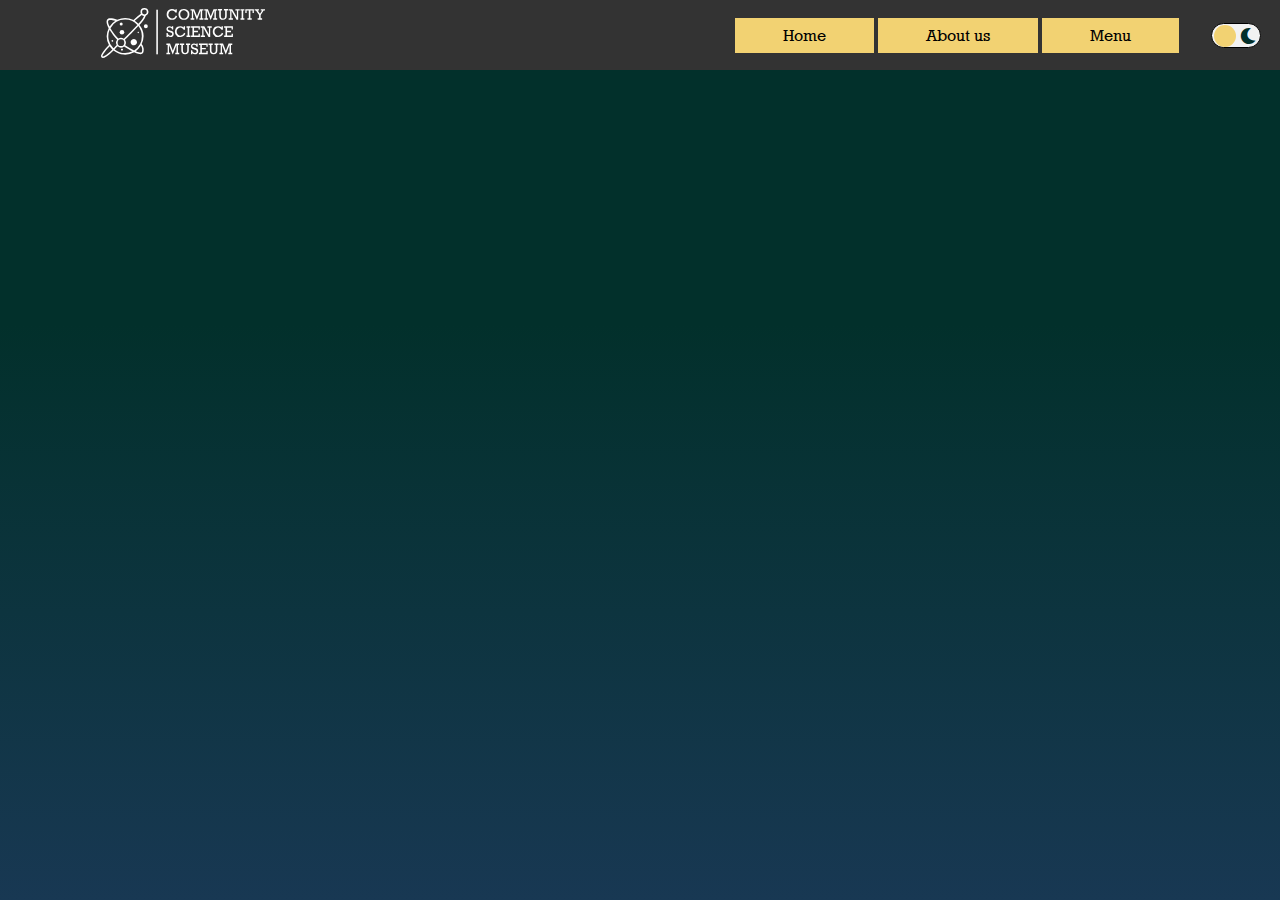
==== index.html @ 7c7d1299 "Header for mobile done, header for desktop in the making" ====
<!DOCTYPE html>
<html lang="en">
  <head>
    <meta charset="UTF-8" />
    <meta http-equiv="X-UA-Compatible" content="IE=edge" />
    <meta name="viewport" content="width=device-width, initial-scale=1.0" />
    <link
      rel="stylesheet"
      href="https://cdnjs.cloudflare.com/ajax/libs/font-awesome/5.15.4/css/all.min.css"
      integrity="sha512-1ycn6IcaQQ40/MKBW2W4Rhis/DbILU74C1vSrLJxCq57o941Ym01SwNsOMqvEBFlcgUa6xLiPY/NS5R+E6ztJQ=="
      crossorigin="anonymous"
      referrerpolicy="no-referrer"
    />
    <link rel="stylesheet" href="./css/styles.css" />
    <link rel="stylesheet" href="./css/header.css" />
    <title>Community science museum</title>
  </head>
  <body>
    <label for="light-switch" class="light-switch-icon moon"
      ><i class="fas fa-moon"></i
    ></label>
    <label for="light-switch" class="light-switch-icon sun"
      ><i class="fas fa-sun"></i
    ></label>
    <input type="checkbox" id="light-switch" />
    <div class="theme">
      <header class="header">
        <div class="header-content">
          <div class="header-section mobile-only">
            <label for="hamburger-menu" class="hamburger-menu-icon mobile-only">
              <i class="fas fa-bars"></i>
            </label>
            <div class="hamburger-menu-dropdown">
              <input id="hamburger-menu" type="checkbox" />
              <ul class="app-navigation-drawer mobile-only">
                <li><a href="#">Home</a></li>
                <li><a href="explore.html">Explore</a></li>
                <li><a href="exhibition-spaces.html">Exhibition spaces</a></li>
                <li><a href="special-events.html">Special events</a></li>
                <li><a href="contact.html">Contact</a></li>
                <li><a href="about-us.html">About us</a></li>
              </ul>
            </div>
          </div>
          <div class="header-section">
            <span class="logo">
              <a href="#"
                ><img
                  src="./assets/img/logo-svg-white.svg"
                  alt="museum logo"
                  class="logo-white" /><img
                  src="./assets/img/logo-svg-black.svg"
                  alt="museum logo"
                  class="logo-black"
              /></a>
            </span>
          </div>
          <div class="header-section mobile-only"></div>
          <div class="navigation-desktop desktop-only">
            <a href="/" class="navigation-item">Home</a>
            <a href="about-us.html" class="navigation-item">About us</a>
            <label class="menu-desktop navigation-item" for="menu-desktop"
              >Menu</label
            >
            <input type="checkbox" name="menu" id="menu-desktop" />
            <ul class="dropdown-menu-desktop">
              <li><a href="explore.html">Explore</a></li>
              <li><a href="exhibition-spaces.html">Exhibition spaces</a></li>
              <li><a href="special-events.html">Special events</a></li>
              <li><a href="contact.html">Contact</a></li>
            </ul>
          </div>
        </div>
      </header>
      <main></main>
    </div>
  </body>
</html>
---- css/styles.css ----
@font-face {
  font-family: "rockwell";
  src: url("../assets/font/rockwell-normal.ttf");
  font-weight: normal;
  font-style: normal;
}

@font-face {
  font-family: "rockwell";
  src: url("../assets/font/rockwell-bold.ttf");
  font-weight: bold;
  font-style: normal;
}

body {
  margin: 0;
  font-family: "rockwell";
}

* {
  box-sizing: border-box;
}

h1,
h2,
h3,
h4,
h5 {
  font-weight: bold;
}

.theme {
  min-height: 100vh;
  background: rgb(2, 48, 43);
  background: linear-gradient(
    180deg,
    rgba(2, 48, 43, 1) 36%,
    rgba(24, 56, 83, 1) 100%
  );
}

#light-switch:checked + .theme {
  background: rgb(242, 210, 114);
  background: linear-gradient(
    180deg,
    rgba(242, 210, 114, 0.6982143199076505) 0%,
    rgba(255, 255, 255, 1) 100%
  );
}

.desktop-only {
  display: none;
}

@media screen and (min-width: 767px) {
  .mobile-only {
    display: none;
  }

  .desktop-only {
    display: block;
  }
}
---- css/header.css ----
.header {
  width: 100%;
  background-color: #333;
  padding: 0.5rem 0;
}

.header-content {
  width: 100%;
  margin: 0 auto;
  padding: 0 1rem;
  display: flex;
  flex-direction: row;
  justify-content: space-between;
  align-items: center;
}

.header-section {
  position: relative;
}

.hamburger-menu {
  position: absolute;
}

.hamburger-menu-dropdown {
  z-index: 20;
}

#hamburger-menu {
  opacity: 0;
  position: absolute;
}

.hamburger-menu-icon i {
  color: #f2d272;
  font-size: 34px;
  cursor: pointer;
}

.app-navigation-drawer {
  display: none;
  background: #333;
  padding: 1em;
  list-style: none;
  position: absolute;
  width: 200px;
  left: -1rem;
}

.app-navigation-drawer li {
  padding: 1em;
}

.app-navigation-drawer a {
  text-decoration: none;
  list-style-type: none;
  color: #fff;
}

.app-navigation-drawer a:hover {
  text-decoration: underline;
}

#hamburger-menu:checked ~ .app-navigation-drawer {
  display: flex;
  flex-direction: column;
}

.logo a img {
  height: 50px;
  margin-right: 2rem;
}

.logo-black {
  display: none;
}

#light-switch {
  appearance: none;
  -webkit-appearance: none;
  -moz-appearance: none;
  -o-appearance: none;
  width: 50px;
  height: 25px;
  background: #f2f2f2;
  border-radius: 22px;
  cursor: pointer;
  outline: none;
  transition: 0.3s linear;
  border: 1px solid #000;
  position: absolute;
  right: 1rem;
  top: 1.25rem;
}

.light-switch-icon {
  position: absolute;
  top: 1.7rem;
  z-index: 20;
}

.light-switch-icon.moon {
  right: 1.5rem;
  color: rgb(2, 48, 43);
}

.light-switch-icon.sun {
  right: 3rem;
  color: #f2d272;
}

#light-switch::before {
  content: "";
  position: absolute;
  width: 22px;
  height: 22px;
  background-color: #f2d272;
  border-radius: 35px;
  top: 1px;
  left: 2px;
  cursor: pointer;
  transition: 0.3s linear;
  z-index: 30;
}

#light-switch:checked + .theme .header {
  background-color: #f2f2f2;
  border-bottom: 1px solid #000;
}

#light-switch:checked + .theme .header .logo-black {
  display: block;
}

#light-switch:checked + .theme .header .logo-white {
  display: none;
}

#light-switch:checked + .theme .header i {
  color: black;
}

#light-switch:checked + .theme .header .app-navigation-drawer {
  background-color: #f2f2f2;
  top: 35px;
  border-right: 1px solid #000;
  border-bottom: 1px solid #000;
}

#light-switch:checked + .theme .header .app-navigation-drawer a {
  color: black;
}

#light-switch:checked::before {
  left: 25px;
}

#light-switch:checked {
  background-color: #333;
  transition: 0.3s linear;
}

@media screen and (min-width: 767px) {
  .header-content {
    max-width: 1110px;
    padding-right: 5rem;
  }

  .navigation-desktop {
    position: relative;
  }

  .navigation-item {
    text-decoration: none;
    color: #000;
    padding: 0.5rem 3rem;
    background-color: #f2d272;
  }

  .navigation-item:hover {
    text-decoration: underline;
  }

  .menu-desktop {
    cursor: pointer;
  }

  #menu-desktop {
    opacity: 0;
    position: absolute;
  }

  .dropdown-menu-desktop {
    z-index: 10;
    position: absolute;
    background: #333;
    padding: 1rem;
    display: none;
    list-style-type: none;
    flex-direction: column;
    right: 0;
  }

  .dropdown-menu-desktop li {
    padding: 0.75rem;
  }

  .dropdown-menu-desktop li a {
    text-decoration: none;
    color: #fff;
  }

  .dropdown-menu-desktop li a:hover {
    text-decoration: underline;
  }

  #menu-desktop:checked ~ .dropdown-menu-desktop {
    display: flex;
    flex-direction: column;
  }
}

@media screen and (min-width: 1240px) {
  .header-content {
    padding-right: 1rem;
  }
}
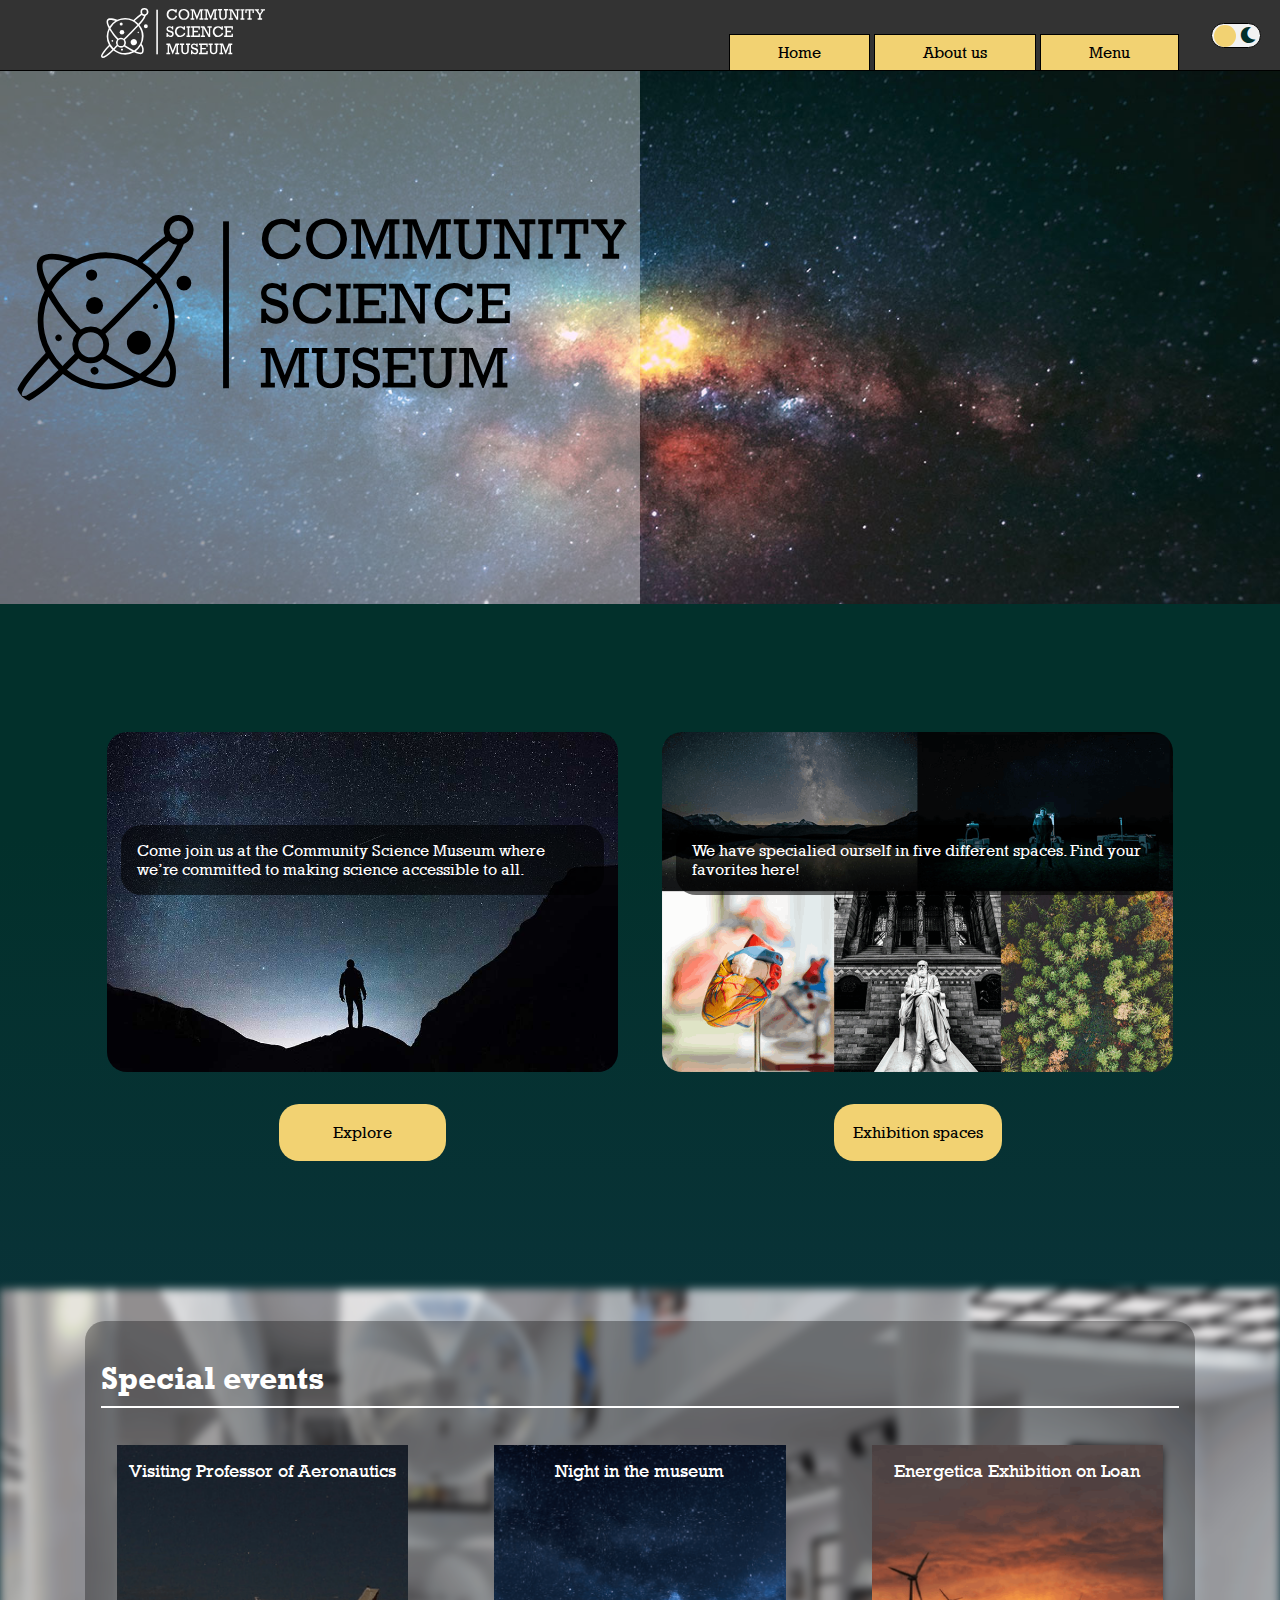
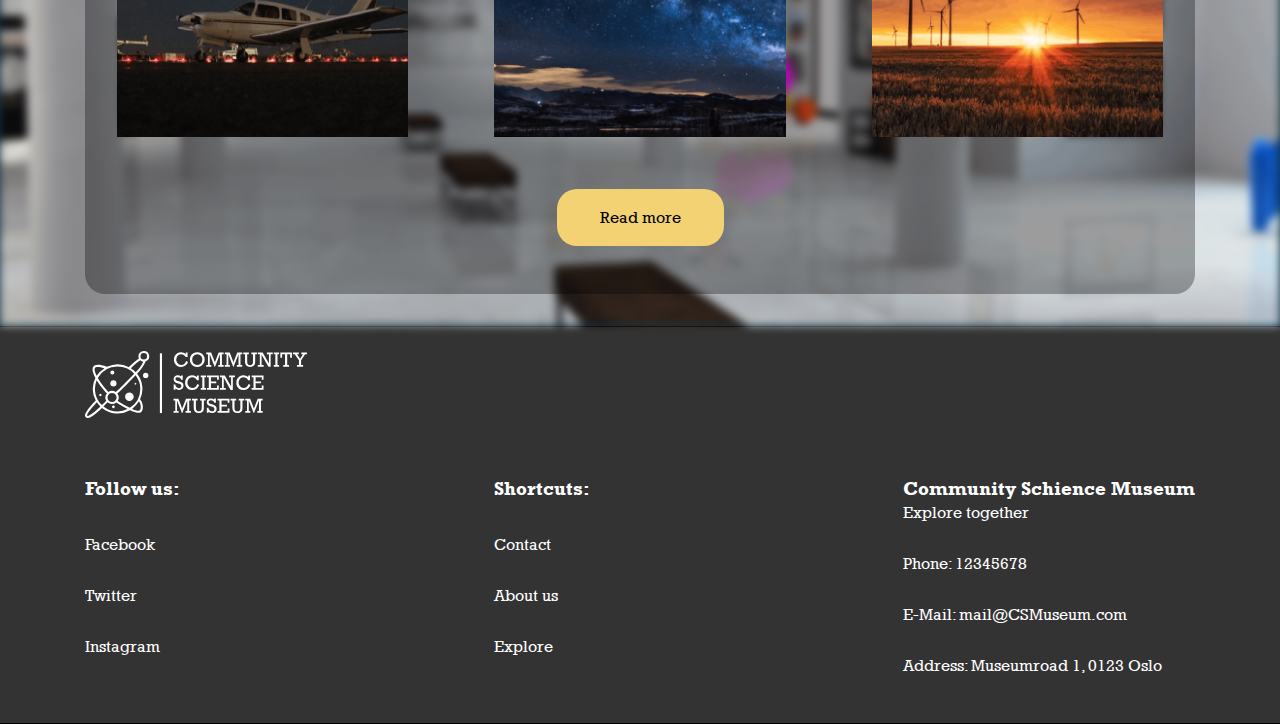
==== commit 29a6e626: "Finished homepage" ====
--- a/index.html
+++ b/index.html
@@ -13,6 +13,7 @@
     />
     <link rel="stylesheet" href="./css/styles.css" />
     <link rel="stylesheet" href="./css/header.css" />
+    <link rel="stylesheet" href="./css/footer.css" />
     <title>Community science museum</title>
   </head>
   <body>
@@ -33,7 +34,7 @@
             <div class="hamburger-menu-dropdown">
               <input id="hamburger-menu" type="checkbox" />
               <ul class="app-navigation-drawer mobile-only">
-                <li><a href="#">Home</a></li>
+                <li><a href="index.html">Home</a></li>
                 <li><a href="explore.html">Explore</a></li>
                 <li><a href="exhibition-spaces.html">Exhibition spaces</a></li>
                 <li><a href="special-events.html">Special events</a></li>
@@ -44,7 +45,7 @@
           </div>
           <div class="header-section">
             <span class="logo">
-              <a href="#"
+              <a href="/"
                 ><img
                   src="./assets/img/logo-svg-white.svg"
                   alt="museum logo"
@@ -72,7 +73,128 @@
           </div>
         </div>
       </header>
-      <main></main>
+      <main>
+        <div class="hero-banner">
+          <img
+            class="logo-hero-banner"
+            src="./assets/img/logo-svg-black.svg"
+            alt="museum logo"
+          />
+          <div class="overlay"></div>
+        </div>
+        <div class="flex-container">
+          <section class="explore-exhibition">
+            <img
+              src="./assets/img/explore-small.jpg"
+              alt="explore"
+              class="home-page-pic"
+            />
+            <p class="explore-exhibition-info">
+              Come join us at the Community Science Museum where we’re committed
+              to making science accessible to all.
+            </p>
+            <a href="explore.html" class="home-page-button">Explore</a>
+          </section>
+          <section class="explore-exhibition">
+            <img
+              src="./assets/img/exhibition-spaces.png"
+              alt="exhibition-spaces"
+              class="home-page-pic"
+            />
+            <p class="explore-exhibition-info">
+              We have specialied ourself in five different spaces. Find your
+              favorites here!
+            </p>
+            <a
+              href="exhibition-spaces.html"
+              class="home-page-button exhibition-button"
+              >Exhibition spaces</a
+            >
+          </section>
+        </div>
+        <div class="special-events">
+          <div class="special-events-background"></div>
+          <div class="special-events-content">
+            <h1 class="events-heading">Special events</h1>
+            <div class="event-pics">
+              <div class="event-content">
+                <img
+                  src="./assets/img/aero-events.png"
+                  alt="aeronautics"
+                  class="event-pic"
+                />
+                <span class="event-info"
+                  >Visiting Professor of Aeronautics</span
+                >
+              </div>
+              <div class="event-content">
+                <img
+                  src="./assets/img/night-events.png"
+                  alt="night-at-the-museum"
+                  class="event-pic"
+                />
+                <span class="event-info">Night in the museum</span>
+              </div>
+              <div class="event-content">
+                <img
+                  src="./assets/img/energy-events.png"
+                  alt="energy"
+                  class="event-pic energy-pic"
+                />
+                <span class="event-info">Energetica Exhibition on Loan</span>
+              </div>
+            </div>
+            <div class="read-more">
+              <a
+                href="./special-events.html"
+                class="home-page-button read-more-button"
+                >Read more</a
+              >
+            </div>
+          </div>
+        </div>
+      </main>
+      <footer class="footer">
+        <div class="footer-content">
+          <div class="footer-section">
+            <img
+              src="./assets/img/logo-svg-white.svg"
+              alt="science-museum"
+              class="logo-white footer-logo"
+            />
+            <img
+              src="./assets/img/logo-svg-black.svg"
+              alt="science-museum"
+              class="logo-black footer-logo"
+            />
+          </div>
+          <div class="footer-flex-container">
+            <div class="footer-section">
+              <h3 class="footer-heading">Follow us:</h3>
+              <div class="footer-info">
+                <a href="#" class="footer-links">Facebook</a>
+                <a href="#" class="footer-links">Twitter</a>
+                <a href="#" class="footer-links">Instagram</a>
+              </div>
+            </div>
+            <div class="footer-section">
+              <h3 class="footer-heading">Shortcuts:</h3>
+              <div class="footer-info">
+                <a href="contact.html" class="footer-links">Contact</a>
+                <a href="about-us.html" class="footer-links">About us</a>
+                <a href="explore.html" class="footer-links">Explore</a>
+              </div>
+            </div>
+            <div class="footer-section">
+              <h3 class="footer-heading">Community Schience Museum</h3>
+              <p class="footer-slogan">Explore together</p>
+              <p>Phone: 12345678</p>
+              <p>E-Mail: mail@CSMuseum.com</p>
+              <p>Address: Museumroad 1, 0123 Oslo</p>
+            </div>
+          </div>
+        </div>
+      </footer>
     </div>
   </body>
 </html>
--- a/css/styles.css
+++ b/css/styles.css
@@ -39,6 +39,17 @@
   );
 }
 
+.heading {
+  padding-bottom: 0.5rem;
+  border-bottom: 2px solid #fff;
+  width: 100%;
+  text-align: center;
+}
+
+.text {
+  color: #fff;
+}
+
 #light-switch:checked + .theme {
   background: rgb(242, 210, 114);
   background: linear-gradient(
@@ -48,11 +59,178 @@
   );
 }
 
+#light-switch:checked + .theme .text {
+  color: #000;
+}
+
+#light-switch:checked + .theme .heading {
+  border-bottom: 2px solid #000;
+}
+
+#light-switch:checked + .theme .link {
+  color: #163a59;
+}
+
+.hero-banner {
+  height: 342px;
+  width: 100%;
+  background-image: url("../assets/img/hero-banner.jpg");
+  background-position: center;
+  background-repeat: no-repeat;
+  background-size: cover;
+  position: relative;
+  display: flex;
+  justify-content: center;
+  z-index: 10;
+}
+
+.logo-hero-banner {
+  z-index: 20;
+  width: 90%;
+  position: absolute;
+  top: 1rem;
+  padding: 1rem;
+  background-color: #ffffff60;
+  border-radius: 20px;
+}
+
 .desktop-only {
   display: none;
 }
 
+.explore-exhibition {
+  display: flex;
+  flex-direction: column;
+  align-items: center;
+  position: relative;
+}
+
+.home-page-pic {
+  margin-top: 2rem;
+  width: 92%;
+  border-radius: 20px;
+}
+
+.explore-exhibition-info {
+  color: #fff;
+  padding: 1rem;
+  width: 87%;
+  background-color: #00000095;
+  border-radius: 20px;
+  position: absolute;
+  top: 22%;
+}
+
+.home-page-button {
+  margin: 2rem 0;
+  padding: 1rem 3.2rem;
+  background-color: #f2d272;
+  text-decoration: none;
+  color: #000;
+  border-radius: 20px;
+  border: 3px solid #00000000;
+}
+
+.home-page-button:hover {
+  text-decoration: underline;
+  border: 3px solid #000;
+}
+
+.exhibition-button {
+  padding: 1rem;
+}
+
+.special-events-background {
+  background-image: url("../assets/img/special-events-banner.png");
+  background-position: center;
+  background-repeat: no-repeat;
+  background-size: cover;
+  filter: blur(4px);
+  position: absolute;
+  top: 0;
+  left: 0;
+  right: 0;
+  bottom: 0;
+  z-index: 0;
+}
+
+.special-events-content {
+  z-index: 2;
+  width: 93%;
+  height: 100%;
+  margin: 0 auto;
+  background-color: #00000050;
+  border-radius: 20px;
+  padding: 1rem;
+}
+
+.special-events {
+  display: flex;
+  position: relative;
+  width: 100%;
+  padding: 2rem 0;
+}
+
+.event-pics {
+  display: flex;
+  flex-direction: row;
+  justify-content: space-around;
+  flex-wrap: wrap;
+  align-items: center;
+}
+
+.event-content {
+  width: 45%;
+  height: 45%;
+  position: relative;
+}
+
+.event-content:last-of-type {
+  margin-top: 1rem;
+}
+
+.event-pic {
+  width: 100%;
+  height: 100%;
+}
+
+.event-content span {
+  position: absolute;
+  top: 2rem;
+  left: 0;
+  right: 0;
+  display: flex;
+  justify-content: center;
+  align-items: flex-start;
+  color: #fff;
+}
+
+.read-more {
+  display: flex;
+  justify-content: center;
+}
+
+.read-more-button {
+  padding: 1rem 2.5rem;
+}
+
+.events-heading {
+  color: #fff;
+  padding-bottom: 0.5rem;
+  border-bottom: 2px solid #fff;
+  width: 100%;
+  text-align: center;
+}
+
+.event-info {
+  text-align: center;
+}
+
 @media screen and (min-width: 767px) {
+  .heading {
+    text-align: left;
+  }
+
   .mobile-only {
     display: none;
   }
@@ -60,4 +238,67 @@
   .desktop-only {
     display: block;
   }
-}
+
+  .hero-banner {
+    height: 533px;
+    justify-content: flex-start;
+  }
+
+  .overlay {
+    width: 50%;
+    background-color: #ffffff60;
+  }
+
+  .logo-hero-banner {
+    top: 9rem;
+    left: 1rem;
+    width: 48%;
+    padding: 0;
+    background-color: transparent;
+  }
+
+  .flex-container {
+    max-width: 1110px;
+    margin: 0 auto;
+    display: flex;
+    flex-direction: row;
+    justify-content: space-between;
+  }
+
+  .explore-exhibition {
+    margin: 6rem 0;
+  }
+
+  .special-events-content {
+    max-width: 1110px;
+  }
+
+  .event-content {
+    width: 30%;
+  }
+
+  .event-content:last-of-type {
+    margin: 0;
+  }
+
+  .event-pics {
+    justify-content: space-between;
+  }
+
+  .event-pic {
+    width: 100%;
+    padding: 1rem;
+  }
+
+  .energy-pic {
+    margin: 0;
+  }
+
+  .events-heading {
+    text-align: left;
+  }
+
+  .event-info {
+    font-size: 18px;
+  }
+}
--- a/css/header.css
+++ b/css/header.css
@@ -2,6 +2,7 @@
   width: 100%;
   background-color: #333;
   padding: 0.5rem 0;
+  border-bottom: 1px solid #000;
 }
 
 .header-content {
@@ -45,6 +46,7 @@
   position: absolute;
   width: 200px;
   left: -1rem;
+  z-index: 20;
 }
 
 .app-navigation-drawer li {
@@ -95,7 +97,7 @@
 
 .light-switch-icon {
   position: absolute;
-  top: 1.7rem;
+  top: 1.6rem;
   z-index: 20;
 }
 
@@ -125,7 +127,7 @@
 
 #light-switch:checked + .theme .header {
   background-color: #f2f2f2;
-  border-bottom: 1px solid #000;
+  /* border-bottom: 1px solid #000; */
 }
 
 #light-switch:checked + .theme .header .logo-black {
@@ -168,6 +170,7 @@
 
   .navigation-desktop {
     position: relative;
+    align-self: flex-end;
   }
 
   .navigation-item {
@@ -175,6 +178,7 @@
     color: #000;
     padding: 0.5rem 3rem;
     background-color: #f2d272;
+    border: 1px solid #000;
   }
 
   .navigation-item:hover {
@@ -191,7 +195,7 @@
   }
 
   .dropdown-menu-desktop {
-    z-index: 10;
+    z-index: 20;
     position: absolute;
     background: #333;
     padding: 1rem;
@@ -199,6 +203,7 @@
     list-style-type: none;
     flex-direction: column;
     right: 0;
+    top: 0.7rem;
   }
 
   .dropdown-menu-desktop li {
@@ -218,6 +223,17 @@
     display: flex;
     flex-direction: column;
   }
+
+  #light-switch:checked + .theme .header .dropdown-menu-desktop {
+    background-color: #f2f2f2;
+    border-bottom: 1px solid #000;
+    border-left: 1px solid #000;
+    border-right: 1px solid #000;
+  }
+
+  #light-switch:checked + .theme .header .dropdown-menu-desktop li a {
+    color: #000;
+  }
 }
 
 @media screen and (min-width: 1240px) {
--- a/css/footer.css
+++ b/css/footer.css
@@ -0,0 +1,96 @@
+#light-switch:checked + .theme .footer .logo-black {
+  display: block;
+}
+
+#light-switch:checked + .theme .footer .logo-white {
+  display: none;
+}
+
+.footer {
+  background-color: #333;
+  text-align: center;
+  border-top: 1px solid #000;
+  border-bottom: 1px solid #000;
+}
+
+.footer-content {
+  width: 90%;
+  margin: 0 auto;
+}
+
+.footer-section {
+  display: flex;
+  flex-direction: column;
+  color: #fff;
+  margin: 2rem 0;
+}
+
+.footer-logo {
+  width: 50%;
+  margin: 0 auto;
+}
+
+.footer-info {
+  display: flex;
+  flex-direction: row;
+  justify-content: space-between;
+}
+
+.footer-links {
+  text-decoration: none;
+  color: #fff;
+}
+
+.footer-links:hover {
+  text-decoration: underline;
+}
+
+.footer-slogan {
+  margin-top: -1rem;
+}
+
+#light-switch:checked + .theme .footer {
+  background-color: #f2f2f2;
+}
+
+#light-switch:checked + .theme .footer-section {
+  color: #000;
+}
+
+#light-switch:checked + .theme .footer-links {
+  color: #000;
+}
+
+@media screen and (min-width: 767px) {
+  .footer {
+    text-align: left;
+  }
+
+  .footer-content {
+    max-width: 1110px;
+  }
+
+  .footer-section {
+    margin-top: 0.5rem;
+  }
+
+  .footer-flex-container {
+    display: flex;
+    flex-direction: row;
+    justify-content: space-between;
+  }
+
+  .footer-logo {
+    width: 20%;
+    margin: 1rem 0 0 0;
+  }
+
+  .footer-info {
+    display: flex;
+    flex-direction: column;
+  }
+
+  .footer-links {
+    margin: 1rem 0;
+  }
+}
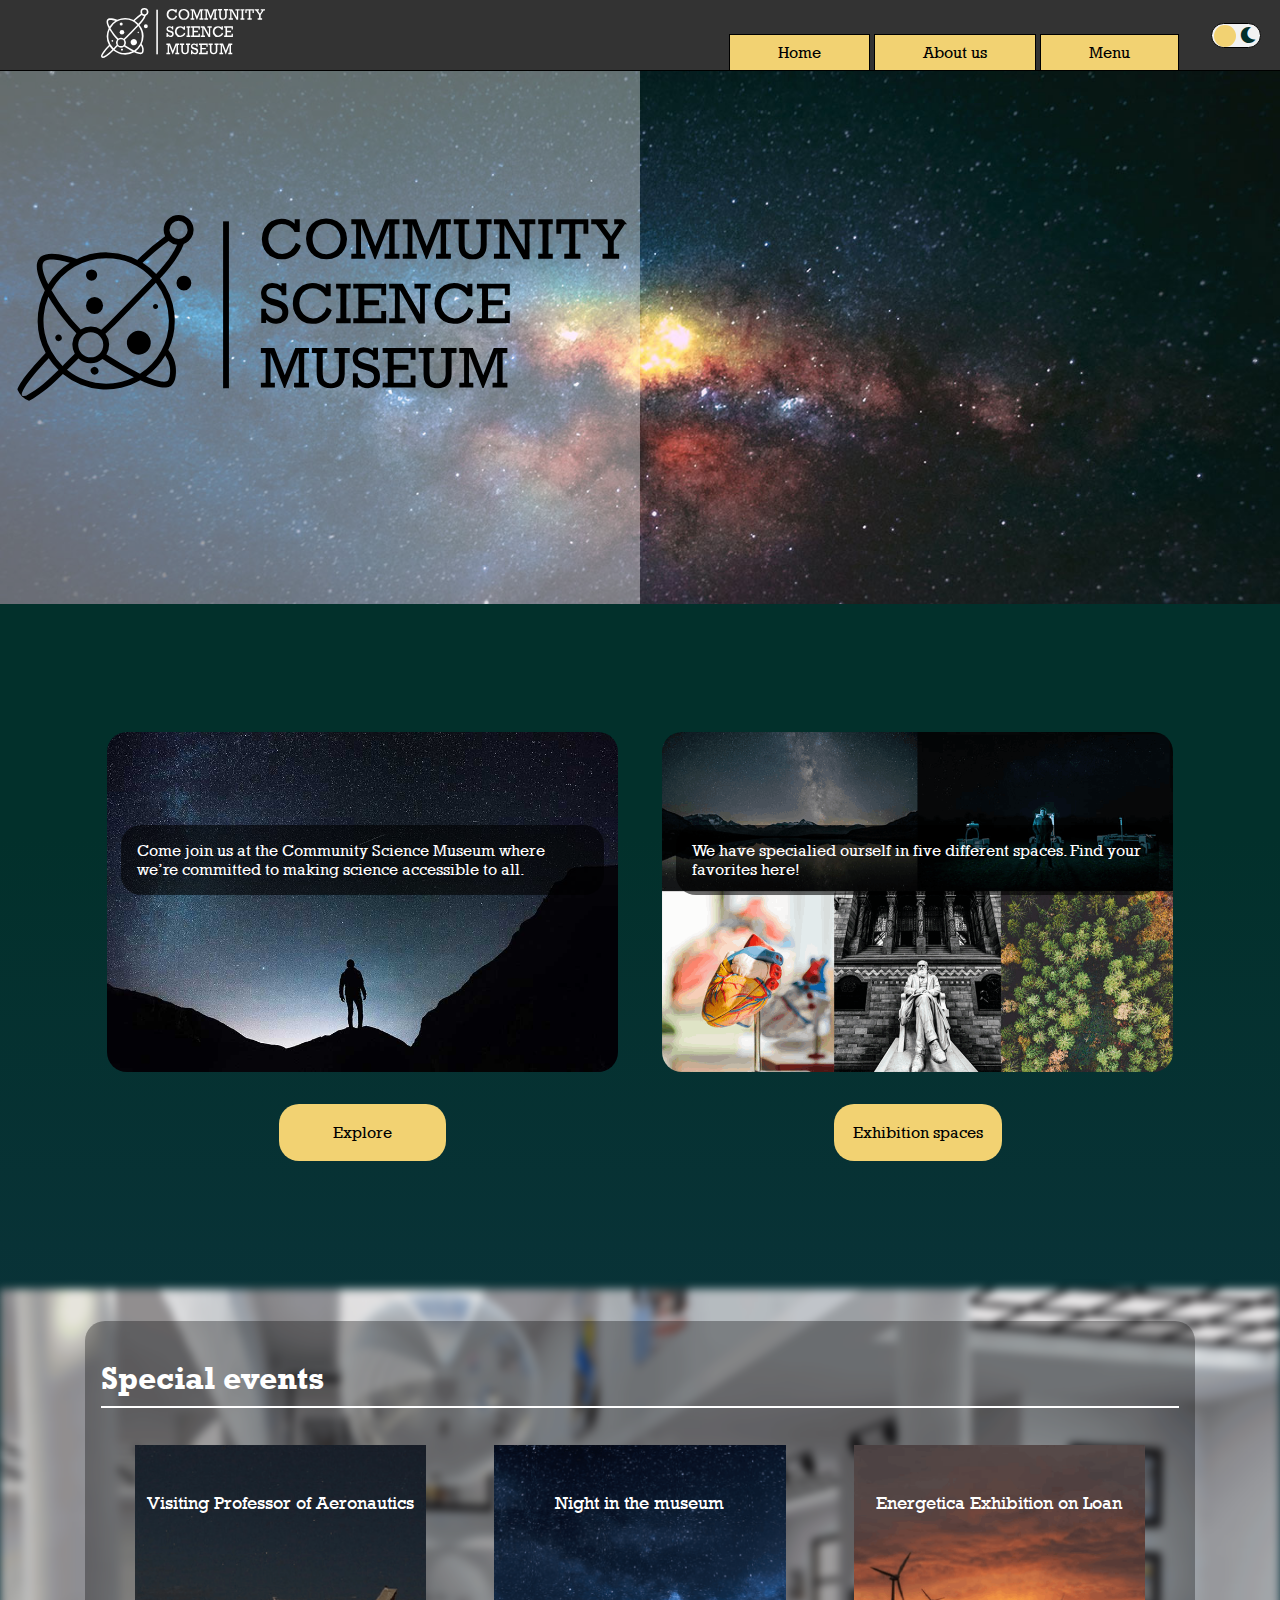
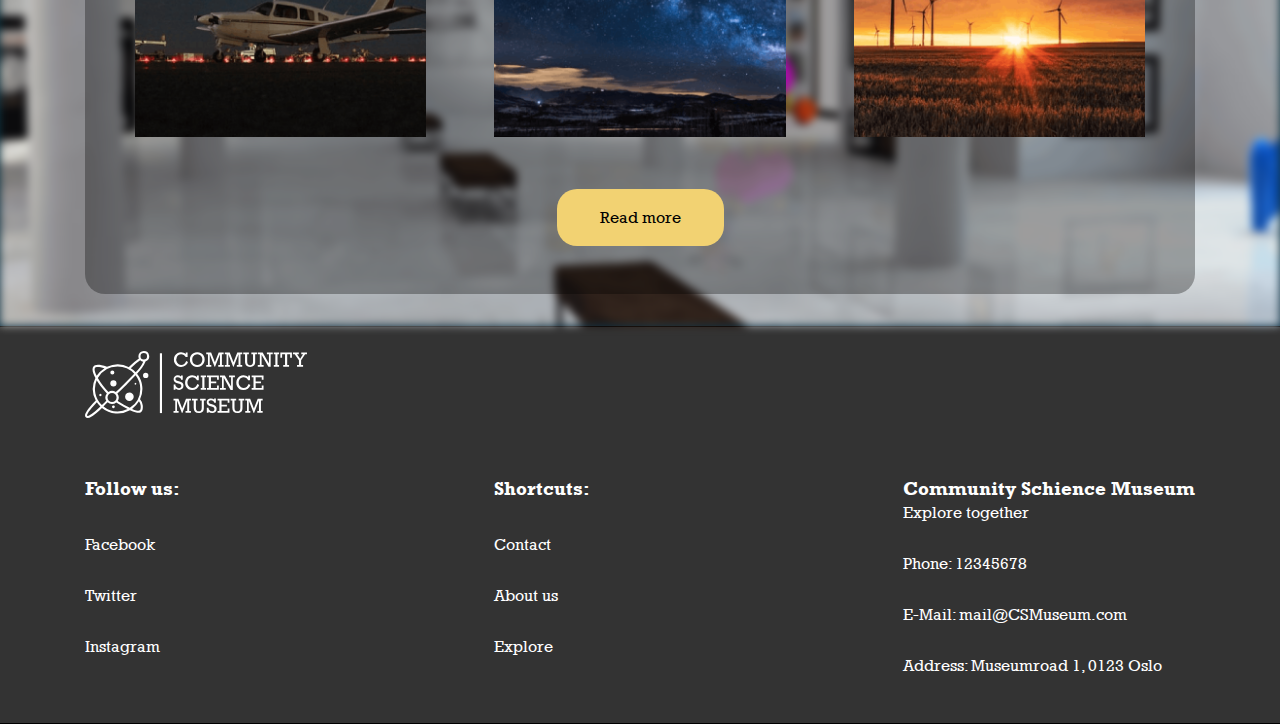
==== commit ab88eed1: "bugfix" ====
--- a/index.html
+++ b/index.html
@@ -116,7 +116,7 @@
           <div class="special-events-background"></div>
           <div class="special-events-content">
             <h1 class="events-heading">Special events</h1>
-            <div class="event-pics">
+            <div class="special-events-pics">
               <div class="event-content">
                 <img
                   src="./assets/img/aero-events.png"
--- a/css/styles.css
+++ b/css/styles.css
@@ -171,7 +171,19 @@
   padding: 2rem 0;
 }
 
-.event-pics {
+.events-heading {
+  color: #fff;
+  padding-bottom: 0.5rem;
+  border-bottom: 2px solid #fff;
+  width: 100%;
+  text-align: center;
+}
+
+.event-info {
+  text-align: center;
+}
+
+.special-events-pics {
   display: flex;
   flex-direction: row;
   justify-content: space-around;
@@ -212,18 +224,6 @@
 
 .read-more-button {
   padding: 1rem 2.5rem;
-}
-
-.events-heading {
-  color: #fff;
-  padding-bottom: 0.5rem;
-  border-bottom: 2px solid #fff;
-  width: 100%;
-  text-align: center;
-}
-
-.event-info {
-  text-align: center;
 }
 
 @media screen and (min-width: 767px) {
@@ -281,10 +281,6 @@
     margin: 0;
   }
 
-  .event-pics {
-    justify-content: space-between;
-  }
-
   .event-pic {
     width: 100%;
     padding: 1rem;
@@ -301,4 +297,8 @@
   .event-info {
     font-size: 18px;
   }
-}
+
+  .event-content span {
+    top: 4rem;
+  }
+}
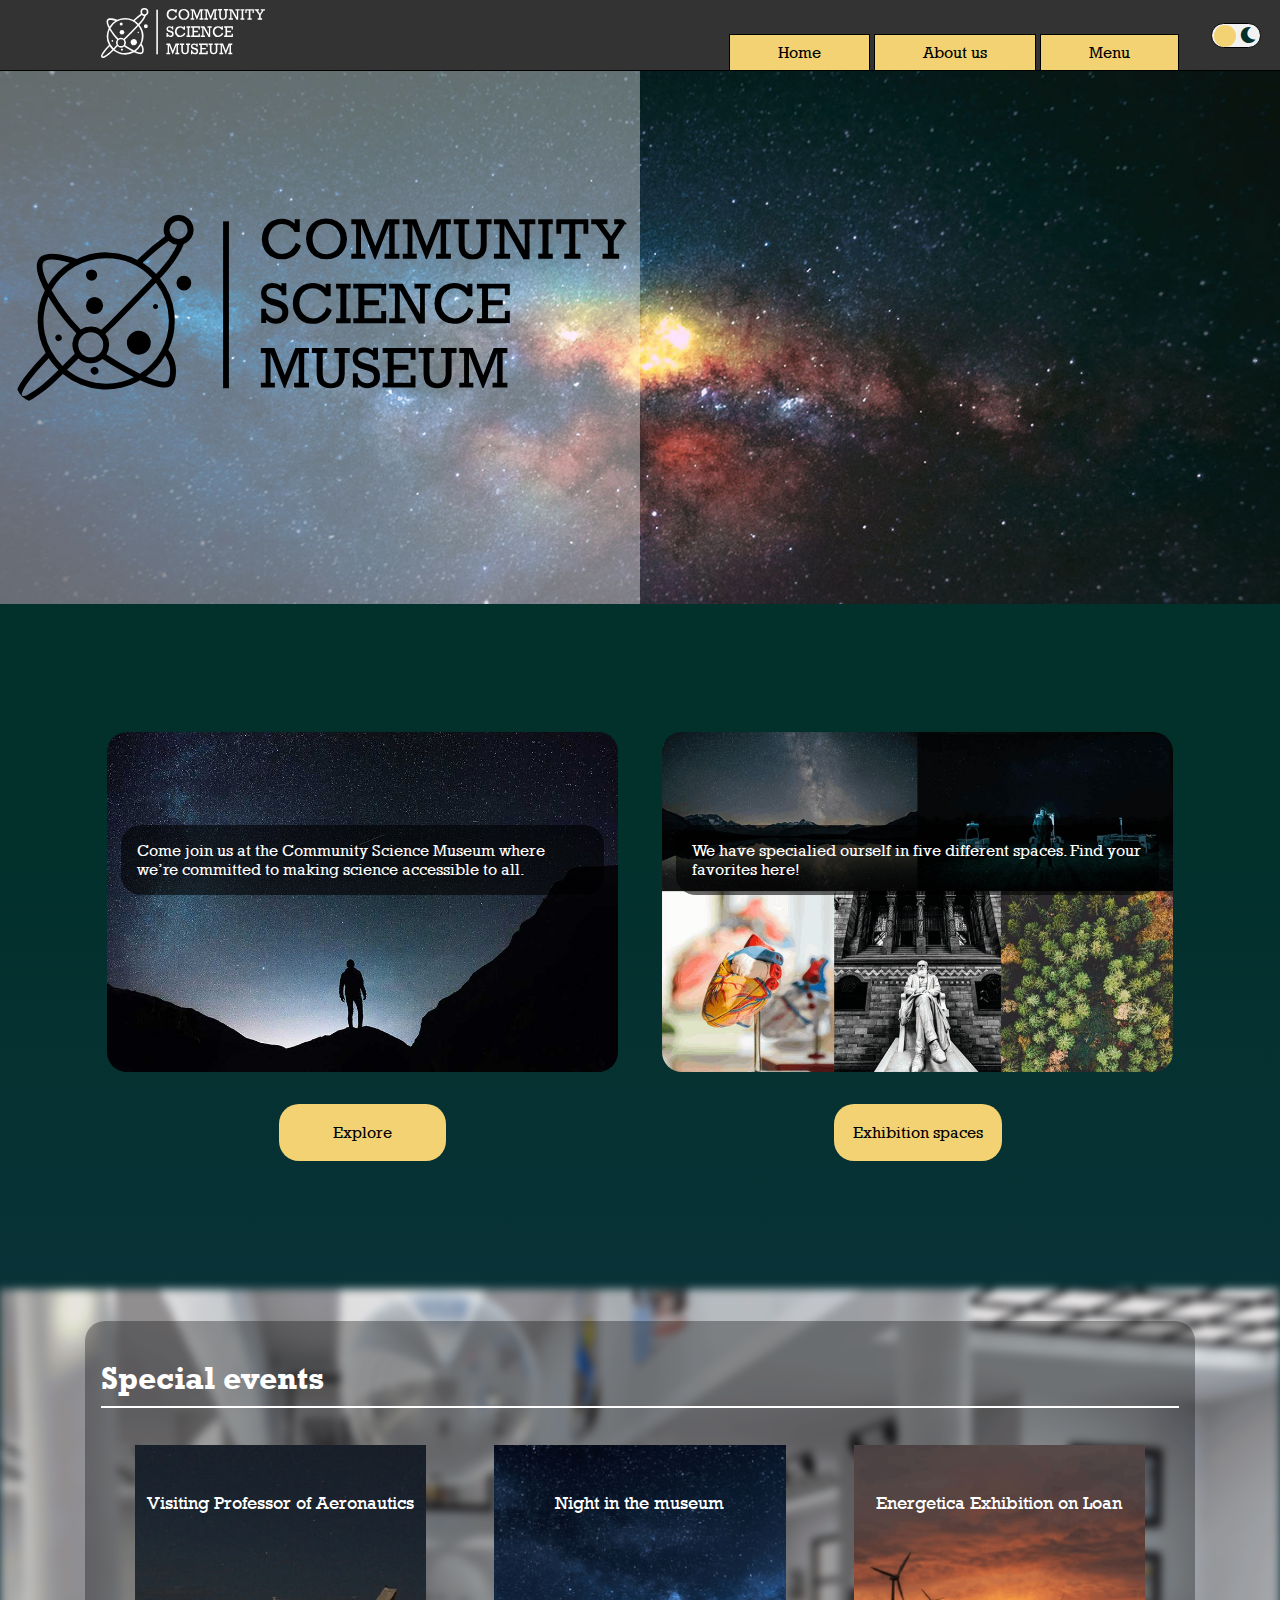
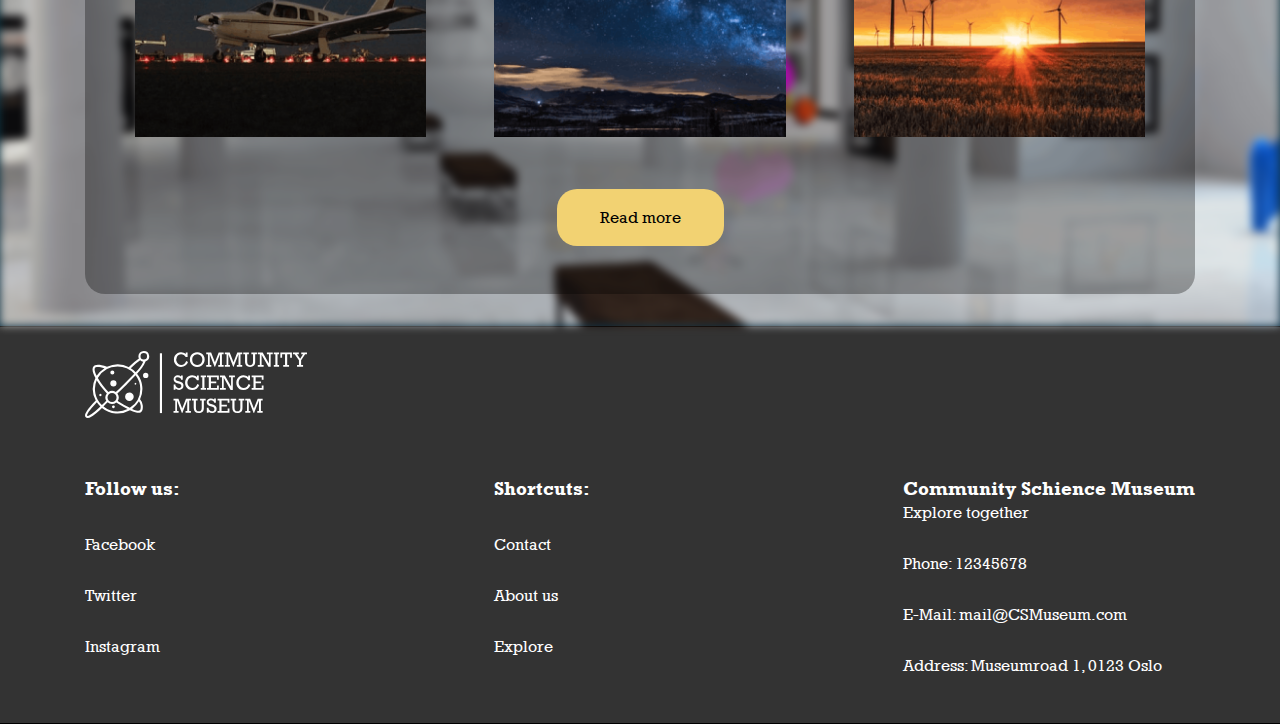
==== commit 324b42b1: "bugfix and resizing img" ====
--- a/index.html
+++ b/index.html
@@ -97,7 +97,7 @@
           </section>
           <section class="explore-exhibition">
             <img
-              src="./assets/img/exhibition-spaces.png"
+              src="./assets/img/exhibition-spaces-2.jpg"
               alt="exhibition-spaces"
               class="home-page-pic"
             />
--- a/css/header.css
+++ b/css/header.css
@@ -39,6 +39,7 @@
 }
 
 .app-navigation-drawer {
+  top: 2.3rem;
   display: none;
   background: #333;
   padding: 1em;
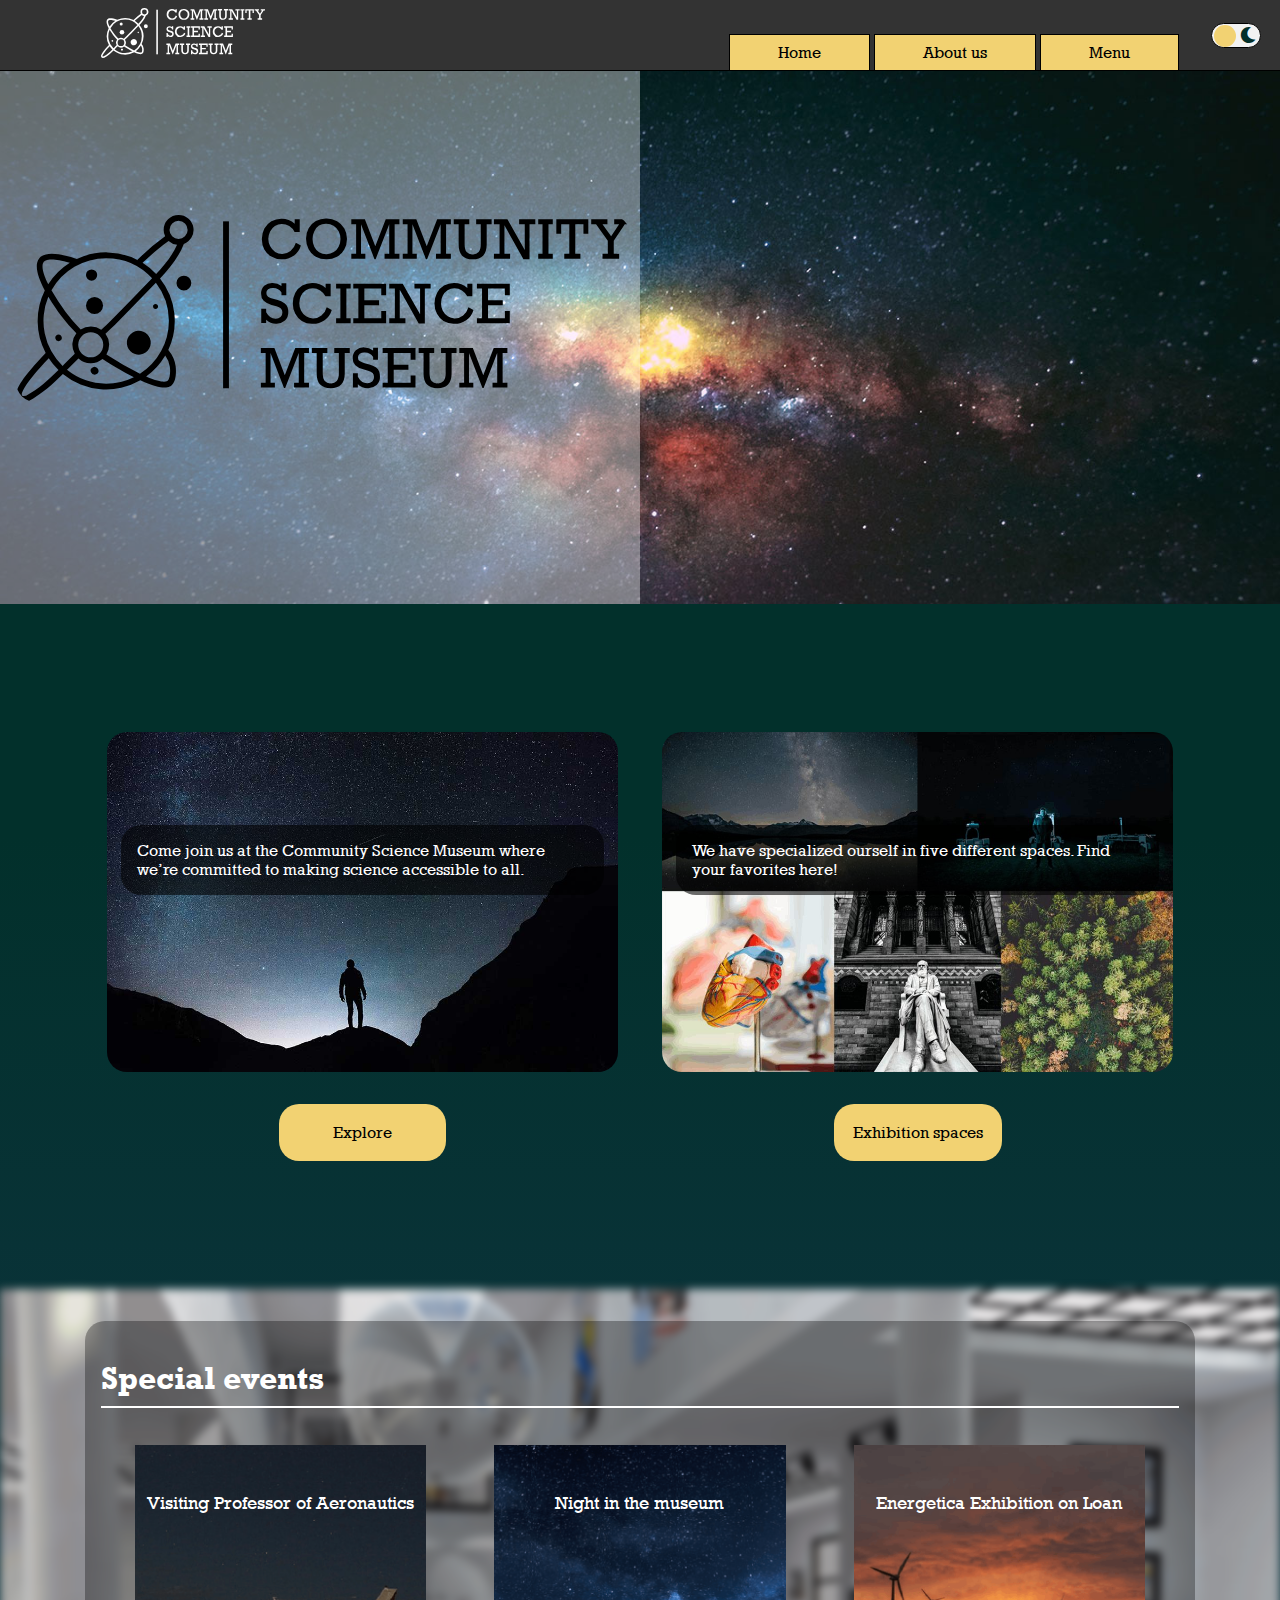
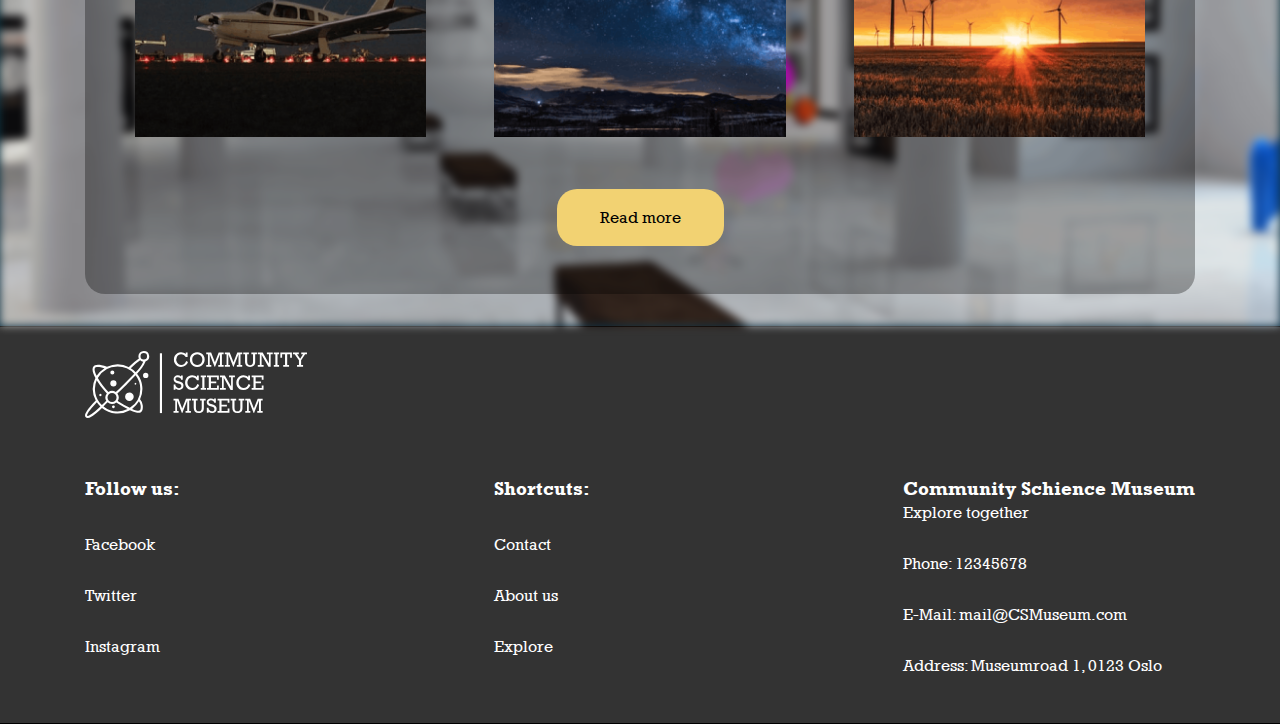
==== commit 433e5d9c: "fix" ====
--- a/index.html
+++ b/index.html
@@ -14,6 +14,22 @@
     <link rel="stylesheet" href="./css/styles.css" />
     <link rel="stylesheet" href="./css/header.css" />
     <link rel="stylesheet" href="./css/footer.css" />
+    <!-- Hotjar Tracking Code for https://pensive-poincare-1a7756.netlify.app/ -->
+    <script>
+      (function (h, o, t, j, a, r) {
+        h.hj =
+          h.hj ||
+          function () {
+            (h.hj.q = h.hj.q || []).push(arguments);
+          };
+        h._hjSettings = { hjid: 2885461, hjsv: 6 };
+        a = o.getElementsByTagName("head")[0];
+        r = o.createElement("script");
+        r.async = 1;
+        r.src = t + h._hjSettings.hjid + j + h._hjSettings.hjsv;
+        a.appendChild(r);
+      })(window, document, "https://static.hotjar.com/c/hotjar-", ".js?sv=");
+    </script>
     <title>Community science museum</title>
   </head>
   <body>
@@ -102,7 +118,7 @@
               class="home-page-pic"
             />
             <p class="explore-exhibition-info">
-              We have specialied ourself in five different spaces. Find your
+              We have specialized ourself in five different spaces. Find your
               favorites here!
             </p>
             <a
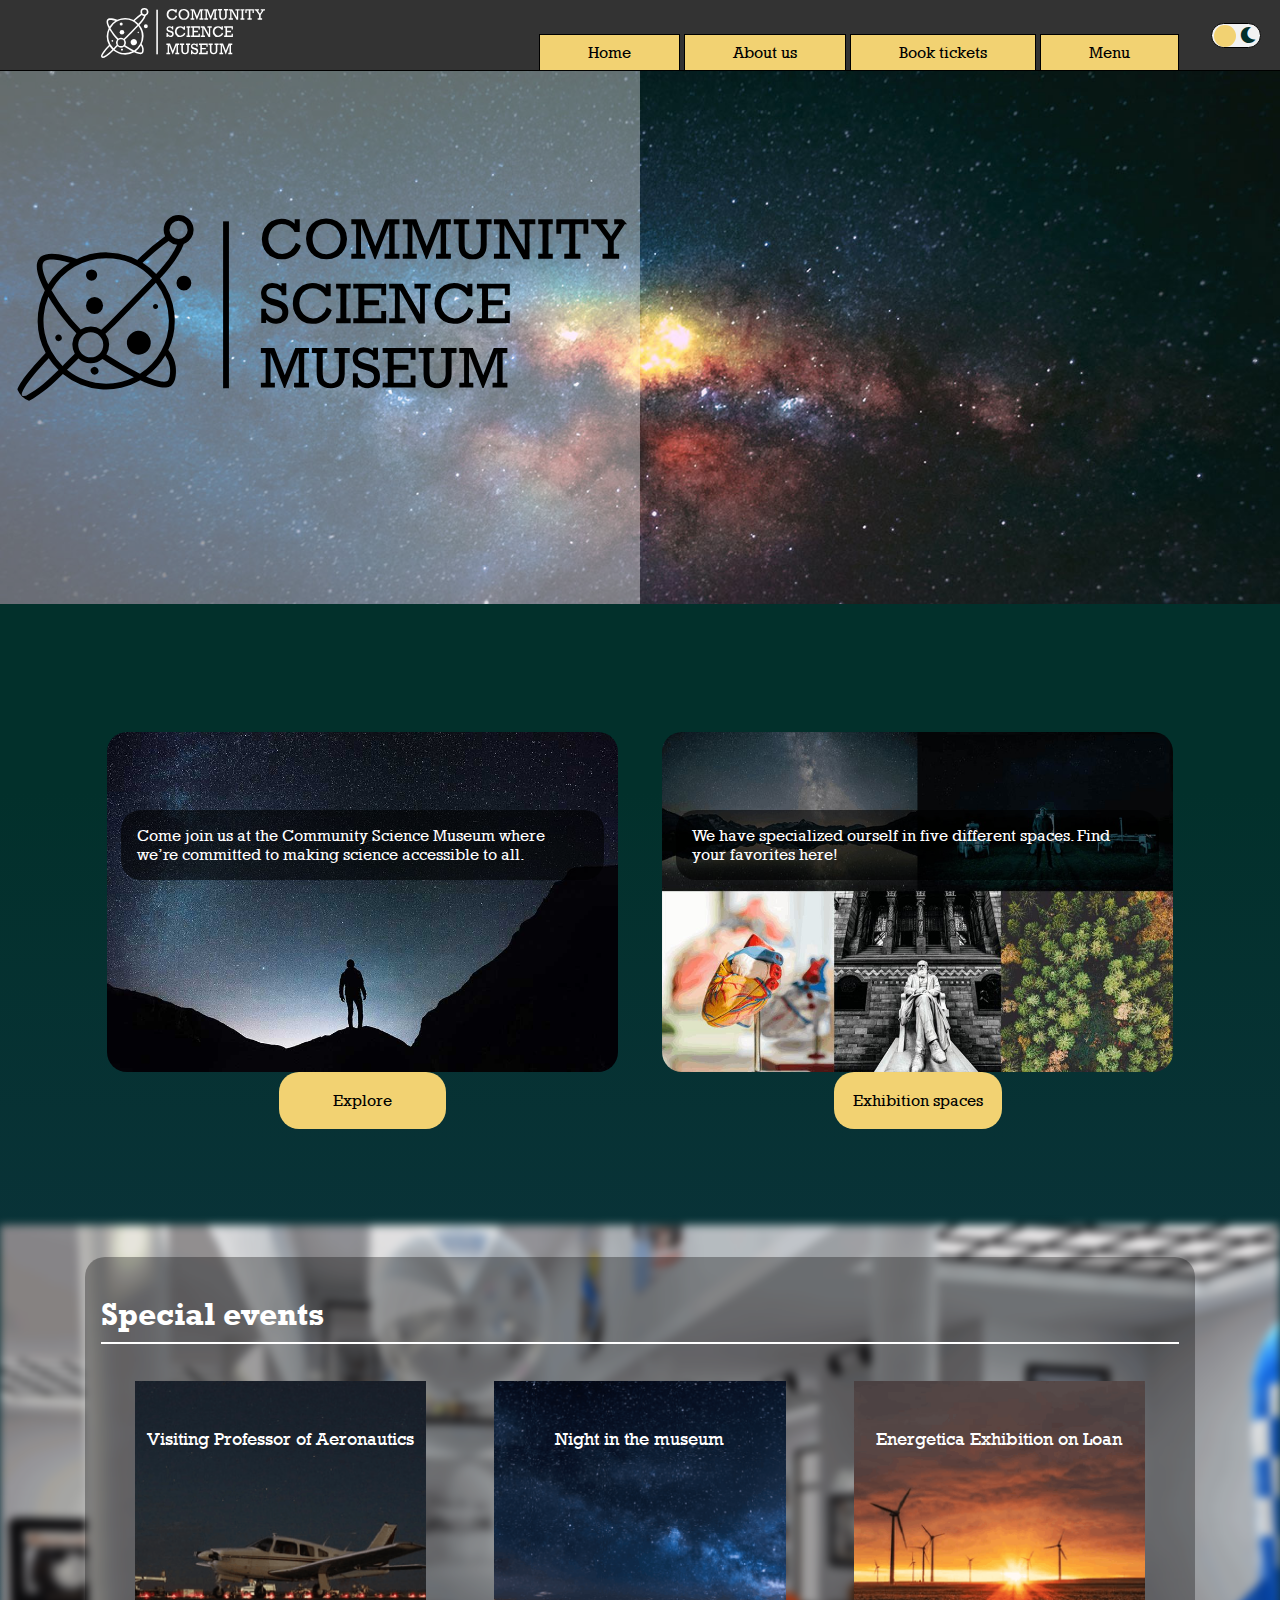
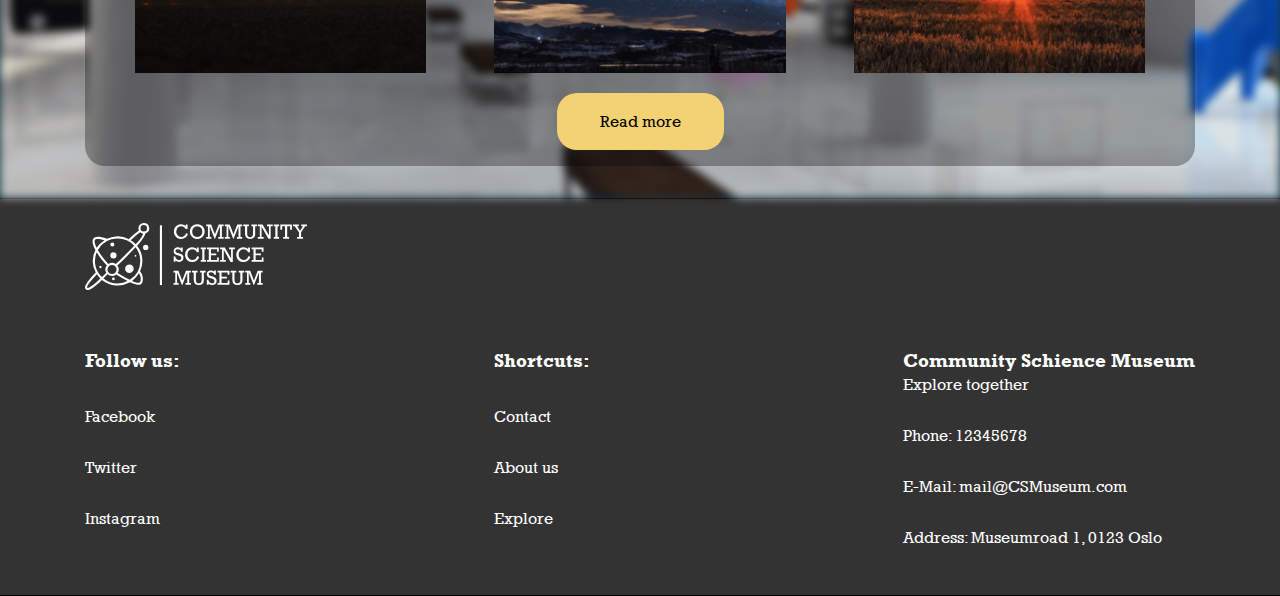
==== commit 229d3262: "fixed header" ====
--- a/index.html
+++ b/index.html
@@ -56,6 +56,7 @@
                 <li><a href="special-events.html">Special events</a></li>
                 <li><a href="contact.html">Contact</a></li>
                 <li><a href="about-us.html">About us</a></li>
+                <li><a href="store.html">Book tickets</a></li>
               </ul>
             </div>
           </div>
@@ -76,6 +77,7 @@
           <div class="navigation-desktop desktop-only">
             <a href="/" class="navigation-item">Home</a>
             <a href="about-us.html" class="navigation-item">About us</a>
+            <a href="./store.html" class="navigation-item">Book tickets</a>
             <label class="menu-desktop navigation-item" for="menu-desktop"
               >Menu</label
             >
--- a/css/styles.css
+++ b/css/styles.css
@@ -122,7 +122,6 @@
 }
 
 .home-page-button {
-  margin: 2rem 0;
   padding: 1rem 3.2rem;
   background-color: #f2d272;
   text-decoration: none;
